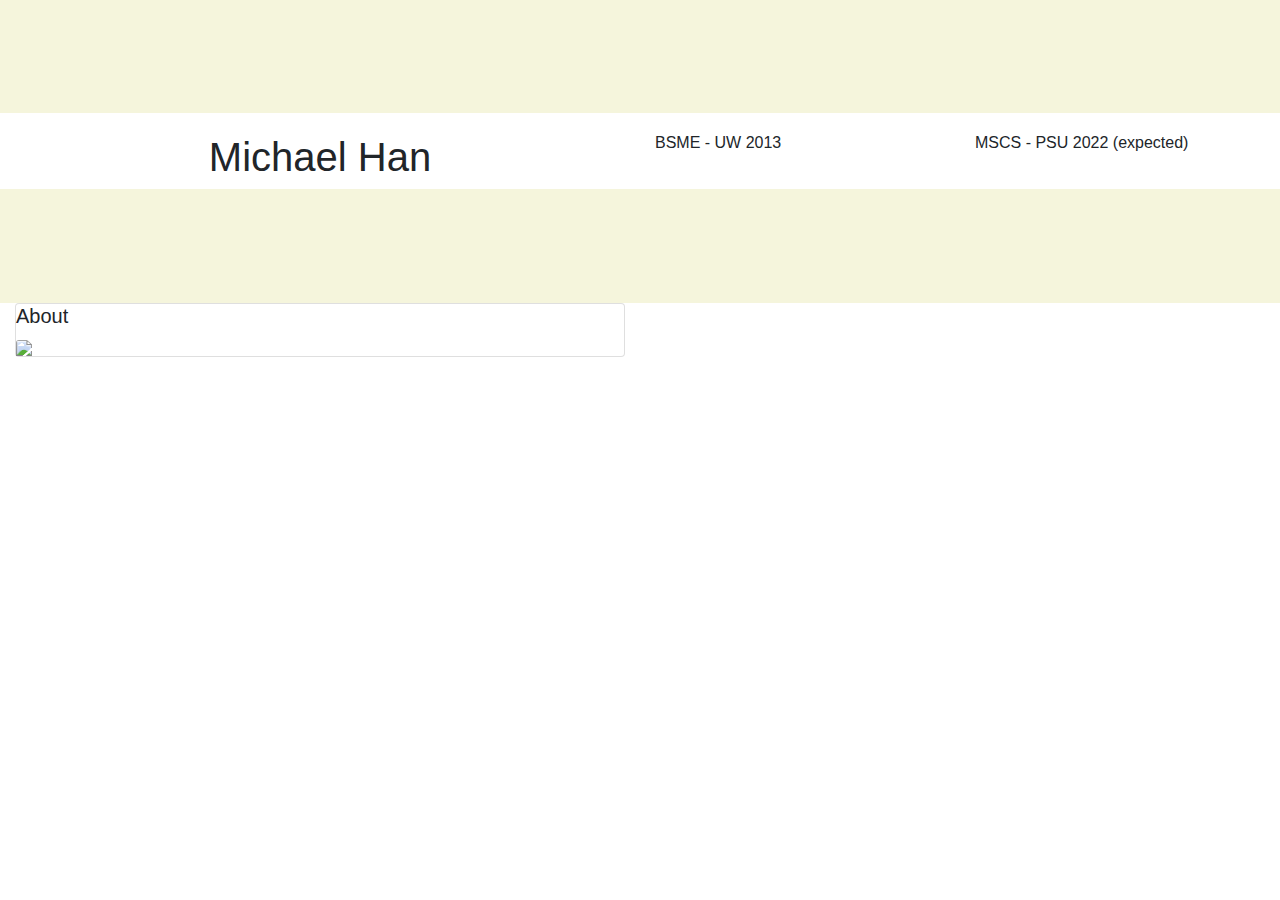
==== index.html @ 62ef7a16 "started work on index page" ====
<!DOCTYPE html> 
<html lang="en">
    <head>
        <meta charset="UTF-8" />
        <meta name="viewport" content="width=device-width, initial-scale=1.0" />
        <title>Michael Han - Mechatronics and Computer Science</title>
        <link
            rel="stylesheet"
            type="text/css"
            href="https://cdnjs.cloudflare.com/ajax/libs/twitter-bootstrap/4.4.1/css/bootstrap.min.css"
        />
        <link rel = "stylesheet" type="text/css" href="styles.css" />
    </head>
    <body>
        <div class="spanner">

        </div>
        <div class='container-fluid'>
            <div class='row'>
                <div class='col-md-6 col-xs-12 schoolBlock'>
                    <h1 class='pageTitle'>Michael Han</h1>
                </div>
                <div class='col-md-3 col-xs-6 schoolBlock'>
                    <p class = 'schoolName'> BSME - UW 2013</p>
                </div>
                <div class='col-md-3 col-xs-6 schoolBlock'>
                    <p class = 'schoolName'> MSCS - PSU 2022 (expected)</p>
                </div>
            </div>
            <div class='row'>
                <div class='col-md-12 spanner'></div>
            </div>
            <div class='row'>
                <div class='col-md-6 col-xs-12 '>
                    <div class='card'>
                        <h5 class='card-title'>About</h5>
                        <img class='card-img-top' src="https://placekitten.com/g/400/400" />
                        
                    </div>

                </div>
            </div>
        </div>
    </body>
</html>
---- styles.css ----
.pageTitle {
    font-family:Verdana, Geneva, Tahoma, sans-serif;
    text-align: center;
    padding-top: 20px;
    display: block;
}

.spanner {
    height: 3cm;
    background-color: beige;
}

.schoolName {
    width: max-content;
    word-wrap: normal;
    display:block;
}

.schoolBlock {
    margin: auto;
}
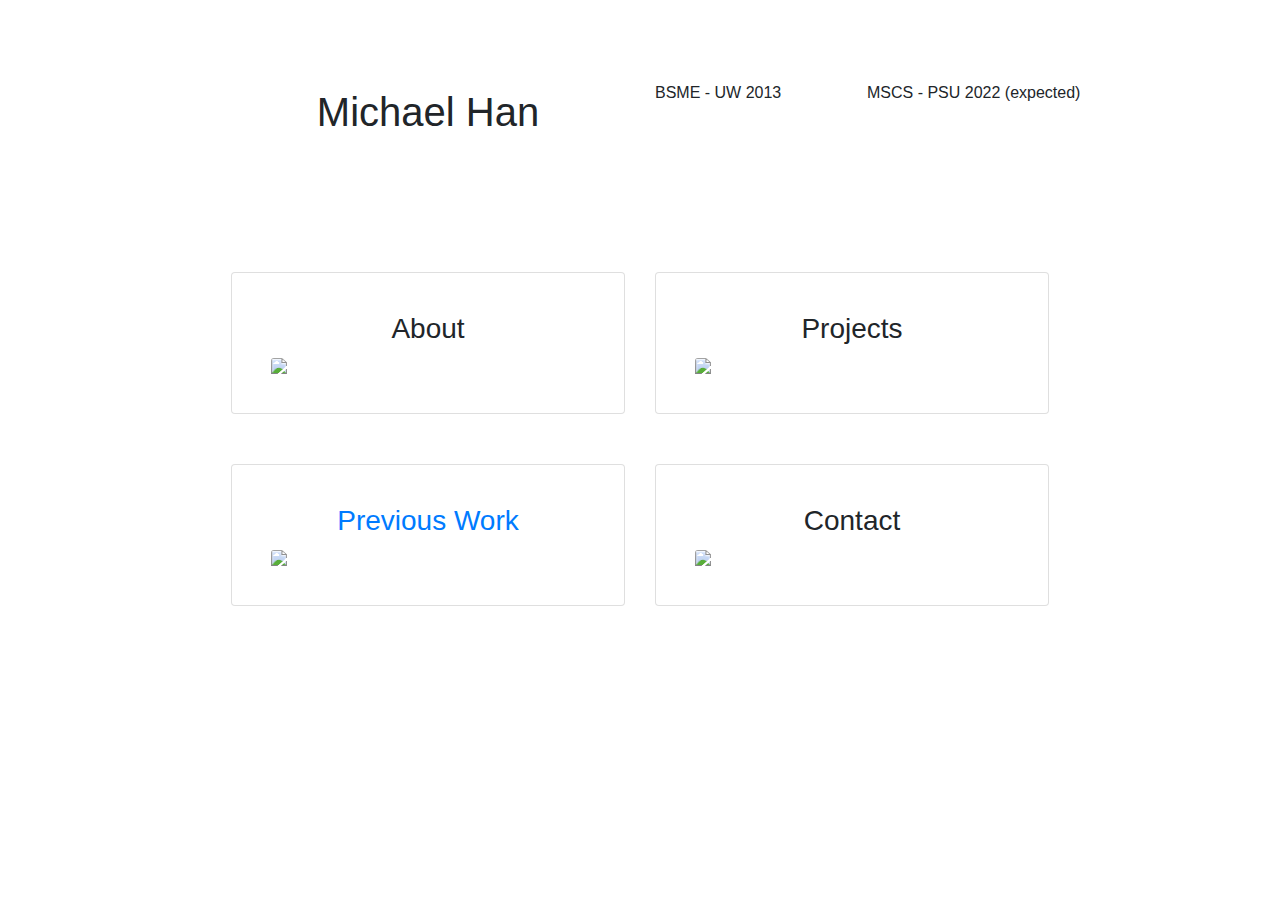
==== commit 26efcd5c: "created previous experiences page and script" ====
--- a/index.html
+++ b/index.html
@@ -15,7 +15,7 @@
         <div class="spanner">
 
         </div>
-        <div class='container-fluid'>
+        <div class='container'>
             <div class='row'>
                 <div class='col-md-6 col-xs-12 schoolBlock'>
                     <h1 class='pageTitle'>Michael Han</h1>
@@ -33,11 +33,29 @@
             <div class='row'>
                 <div class='col-md-6 col-xs-12 '>
                     <div class='card'>
-                        <h5 class='card-title'>About</h5>
+                        <h3 class='card-title'>About</h3>
                         <img class='card-img-top' src="https://placekitten.com/g/400/400" />
-                        
                     </div>
-
+                </div>
+                <div class='col-md-6 col-xs-12 '>
+                    <div class='card'>
+                        <h3 class='card-title'>Projects</h3>
+                        <img class='card-img-top' src="https://placekitten.com/g/400/400" />
+                    </div>
+                </div>
+            </div>
+            <div class='row'>
+                <div class='col-md-6 col-xs-12 '>
+                    <a href='previous.html'><div class='card'>
+                        <h3 class='card-title'>Previous Work</h3>
+                        <img class='card-img-top' src="https://placekitten.com/g/400/400" />
+                    </div></a>
+                </div>
+                <div class='col-md-6 col-xs-12 '>
+                    <div class='card'>
+                        <h3 class='card-title'>Contact</h3>
+                        <img class='card-img-top' src="https://placekitten.com/g/400/400" />
+                    </div>
                 </div>
             </div>
         </div>
--- a/styles.css
+++ b/styles.css
@@ -6,8 +6,7 @@
 }
 
 .spanner {
-    height: 3cm;
-    background-color: beige;
+    height: 1cm;
 }
 
 .schoolName {
@@ -18,4 +17,47 @@
 
 .schoolBlock {
     margin: auto;
-}+}
+
+.row {
+    width: 80%;
+    margin: auto;
+    padding: 20px;
+}
+
+.card {
+    padding: 10%;
+}
+.card:hover {
+    background-color: cadetblue;
+}
+
+.card-title {
+    text-align: center;
+}
+
+.col-xs-12 {
+    margin-top: 10px;
+}
+
+.line {
+    background-color: black;
+    grid-row: span 1/-1;
+    grid-column: 1;
+    width: 10%;
+    height: 100%;
+}
+
+
+.timeTitle {
+    grid-column: 2;
+    font-size: xx-large;
+}
+
+.timeBody {
+    grid-column: 3;
+}
+
+.timePhoto {
+    grid-column: 4;
+} 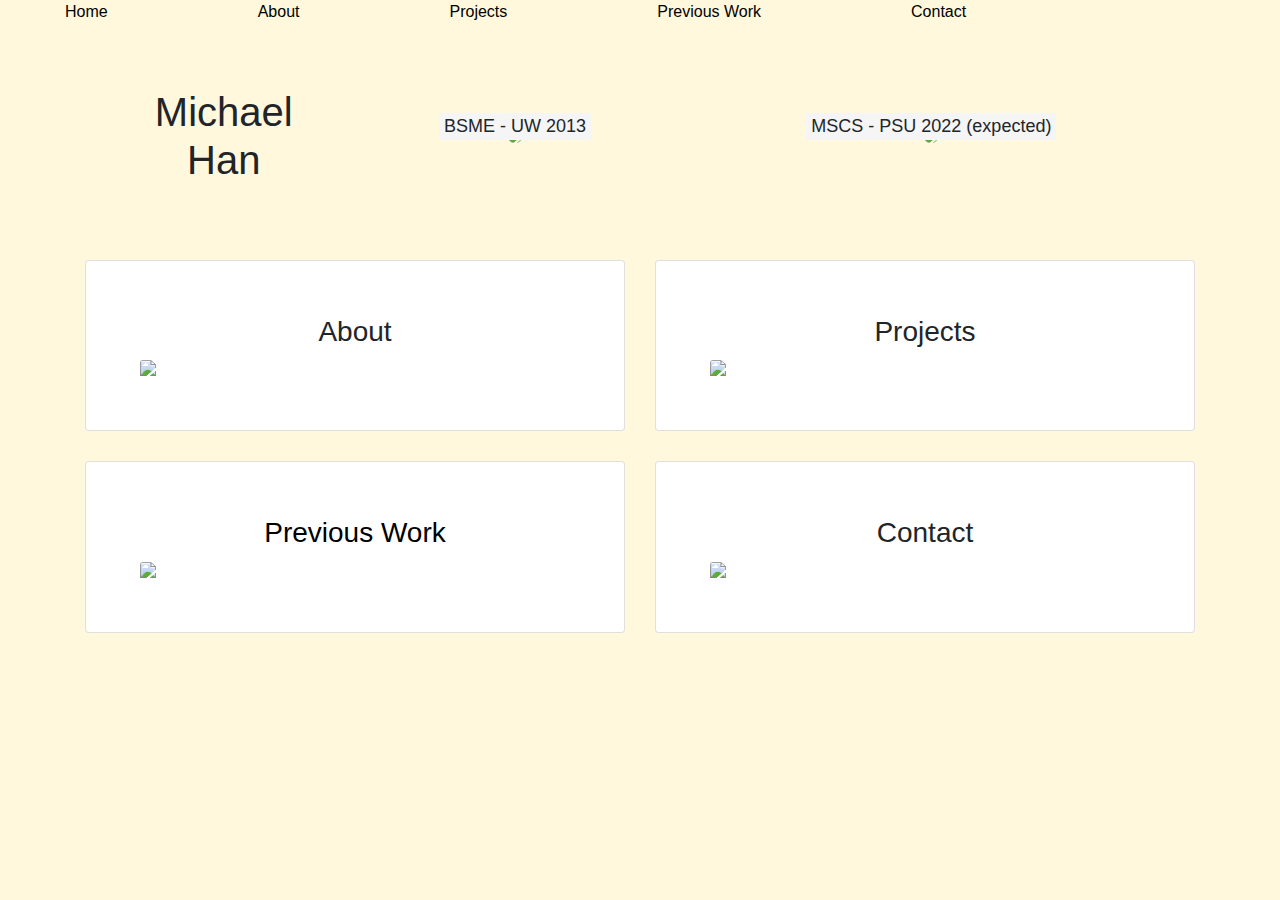
==== commit a3385508: "added navbar" ====
--- a/index.html
+++ b/index.html
@@ -10,51 +10,57 @@
             href="https://cdnjs.cloudflare.com/ajax/libs/twitter-bootstrap/4.4.1/css/bootstrap.min.css"
         />
         <link rel = "stylesheet" type="text/css" href="styles.css" />
+        <script src="https://ajax.googleapis.com/ajax/libs/jquery/3.5.1/jquery.min.js"></script>
+        <script src="navbar.js"></script>
     </head>
     <body>
+        <div id='nav'>
+            <!-- javascript will insert nav items here -->
+        </div>
         <div class="spanner">
-
         </div>
         <div class='container'>
-            <div class='row'>
-                <div class='col-md-6 col-xs-12 schoolBlock'>
+            <div class='row titleBar'>
+                <div class='col-lg-2 col-xs-12 schoolBlock'>
                     <h1 class='pageTitle'>Michael Han</h1>
                 </div>
-                <div class='col-md-3 col-xs-6 schoolBlock'>
+                <div class='col-lg-5 col-xs-6 schoolBlock'>
                     <p class = 'schoolName'> BSME - UW 2013</p>
+                    <img src='media/uw_quad.jpg'class='collegeImg' />
                 </div>
-                <div class='col-md-3 col-xs-6 schoolBlock'>
+                <div class='col-lg-5 col-xs-6 schoolBlock'>
                     <p class = 'schoolName'> MSCS - PSU 2022 (expected)</p>
+                    <img src='media/portland.jpg' class='collegeImg' />
                 </div>
             </div>
             <div class='row'>
                 <div class='col-md-12 spanner'></div>
             </div>
-            <div class='row'>
+            <div class='row navCard'>
                 <div class='col-md-6 col-xs-12 '>
                     <div class='card'>
                         <h3 class='card-title'>About</h3>
-                        <img class='card-img-top' src="https://placekitten.com/g/400/400" />
+                        <img class='card-img-top' src="media/mckenzie_river.jpg" />
                     </div>
                 </div>
                 <div class='col-md-6 col-xs-12 '>
                     <div class='card'>
                         <h3 class='card-title'>Projects</h3>
-                        <img class='card-img-top' src="https://placekitten.com/g/400/400" />
+                        <img class='card-img-top' src="media/singapore.jpg" />
                     </div>
                 </div>
             </div>
-            <div class='row'>
+            <div class='row navCard'>
                 <div class='col-md-6 col-xs-12 '>
                     <a href='previous.html'><div class='card'>
                         <h3 class='card-title'>Previous Work</h3>
-                        <img class='card-img-top' src="https://placekitten.com/g/400/400" />
+                        <img class='card-img-top' src="media/tokyo.jpg" />
                     </div></a>
                 </div>
                 <div class='col-md-6 col-xs-12 '>
                     <div class='card'>
                         <h3 class='card-title'>Contact</h3>
-                        <img class='card-img-top' src="https://placekitten.com/g/400/400" />
+                        <img class='card-img-top' src="media/table_mountain.jpeg" />
                     </div>
                 </div>
             </div>
--- a/styles.css
+++ b/styles.css
@@ -1,7 +1,24 @@
+a {
+    color: black;
+    font-style: normal;
+}
+
+a:hover {
+    color:darkgray;
+    font-style: normal;
+}
+
+body {
+    background-color: cornsilk;
+}
+
+.collegeImg {
+    border-radius: 10px;
+}
+
 .pageTitle {
     font-family:Verdana, Geneva, Tahoma, sans-serif;
     text-align: center;
-    padding-top: 20px;
     display: block;
 }
 
@@ -12,21 +29,40 @@
 .schoolName {
     width: max-content;
     word-wrap: normal;
-    display:block;
+    display: block;
+    position: absolute;
+    font-size: large;
+    padding-left: 5px;
+    padding-right: 5px;
+    background-color: whitesmoke;
 }
 
 .schoolBlock {
     margin: auto;
+    display:flex;
+    justify-content: center;
+    align-items: center;
+    width: 100%;
+    height: 100%;
 }
 
-.row {
-    width: 80%;
-    margin: auto;
-    padding: 20px;
+.titleBar {
+    width: 90%;
+    margin:auto;
+}
+
+.nav {
+    width: 100%;
+    height: 50px;
+    display: flex;
+    justify-content: center;
+    align-items: center;
+    align-self: center;
 }
 
 .card {
     padding: 10%;
+    margin-top: 20px;
 }
 .card:hover {
     background-color: cadetblue;
@@ -42,10 +78,9 @@
 
 .line {
     background-color: black;
-    grid-row: span 1/-1;
-    grid-column: 1;
     width: 10%;
     height: 100%;
+    margin: auto;
 }
 
 
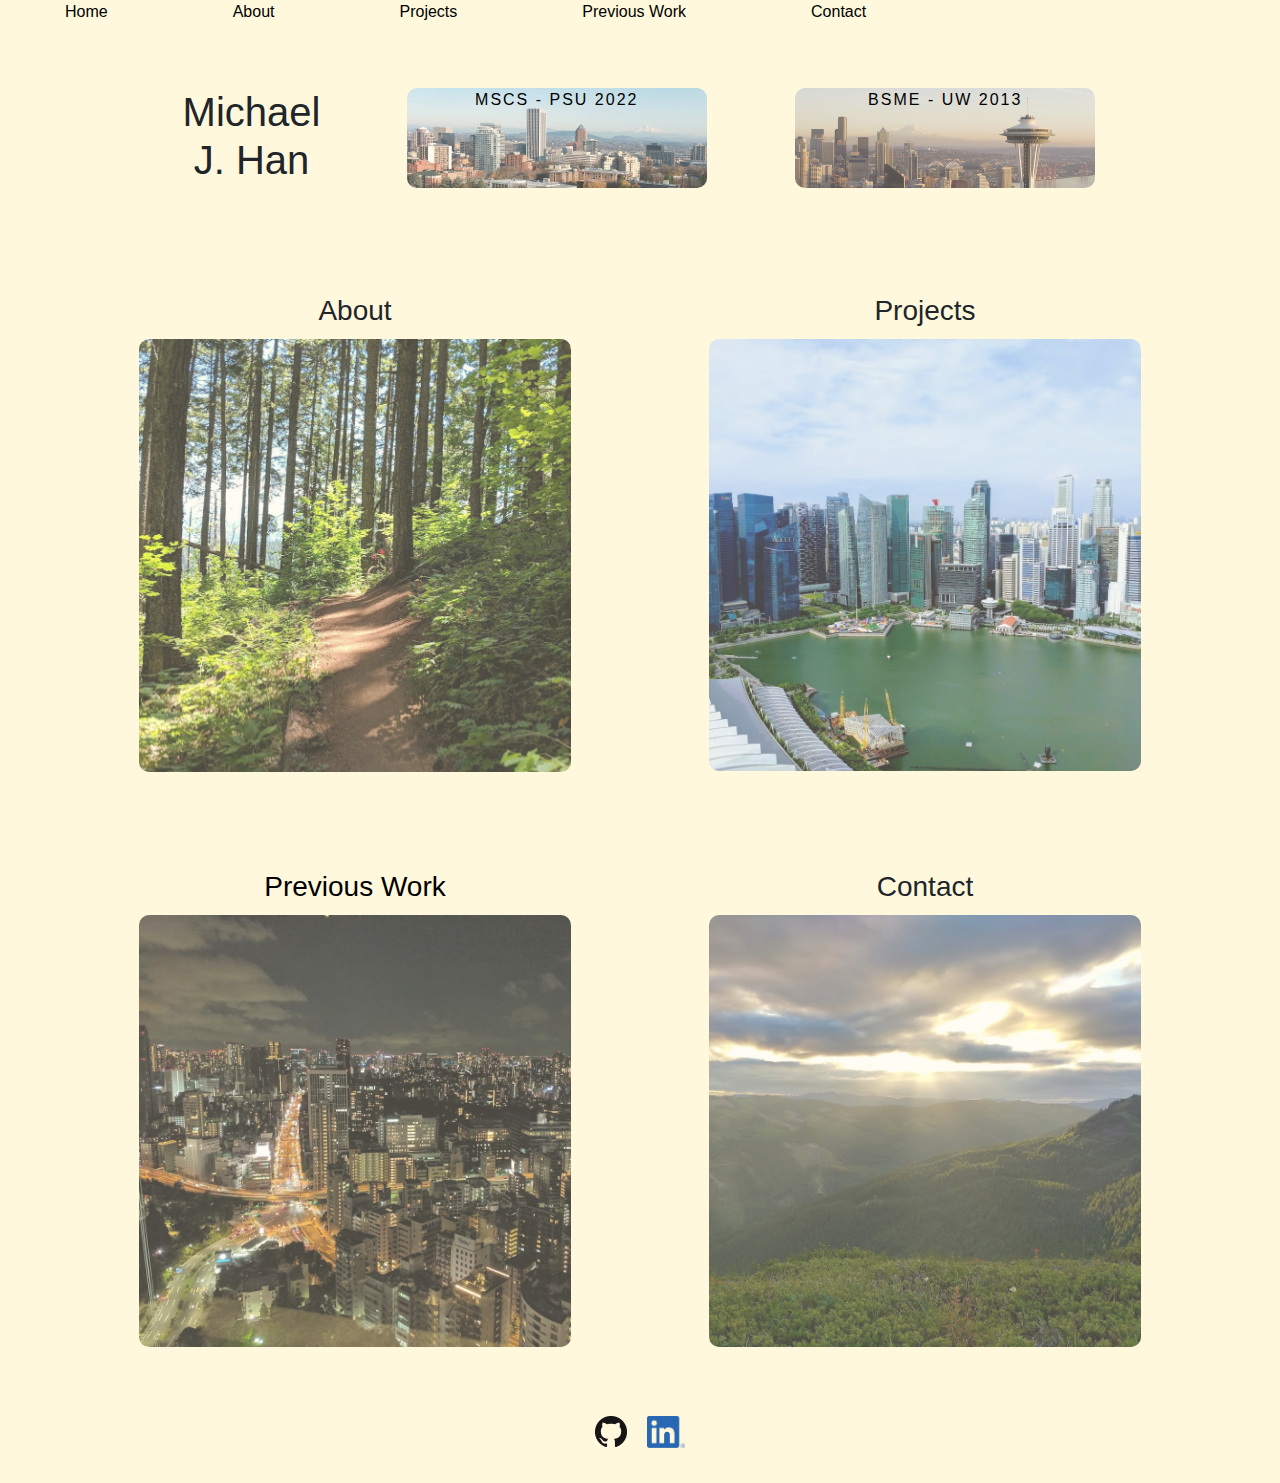
==== commit 67ee44b3: "added in media files put icons at the bottom of the page" ====
--- a/index.html
+++ b/index.html
@@ -22,15 +22,15 @@
         <div class='container'>
             <div class='row titleBar'>
                 <div class='col-lg-2 col-xs-12 schoolBlock'>
-                    <h1 class='pageTitle'>Michael Han</h1>
+                    <h1 class='pageTitle'>Michael <br/>J. Han</h1>
                 </div>
-                <div class='col-lg-5 col-xs-6 schoolBlock'>
+                <div class='col-lg-4 col-xs-6 schoolBlock'>
+                    <p class = 'schoolName'> MSCS - PSU 2022</p>
+                    <img src='media/portland.jpg' class='collegeImg' />
+                </div>
+                <div class='col-lg-4 col-xs-6 schoolBlock'>
                     <p class = 'schoolName'> BSME - UW 2013</p>
-                    <img src='media/uw_quad.jpg'class='collegeImg' />
-                </div>
-                <div class='col-lg-5 col-xs-6 schoolBlock'>
-                    <p class = 'schoolName'> MSCS - PSU 2022 (expected)</p>
-                    <img src='media/portland.jpg' class='collegeImg' />
+                    <img src='media/seattle.jpg'class='collegeImg' />
                 </div>
             </div>
             <div class='row'>
@@ -65,5 +65,13 @@
                 </div>
             </div>
         </div>
+        <div class="icons">
+            <div class='icon'><a href='https://github.com/hanfinity'>
+                <img src='media/GitHub-Mark-32px.png' height="32px" width="auto"/>
+            </a></div>
+            <div class='icon'><a href='https://github.com/hanfinity'>
+                <img src='media/LI-In-Bug.png' height="32px" width="auto"/>
+            </a></div>
+        </div>
     </body>
 </html>--- a/styles.css
+++ b/styles.css
@@ -4,7 +4,7 @@
 }
 
 a:hover {
-    color:darkgray;
+    color:black;
     font-style: normal;
 }
 
@@ -14,6 +14,12 @@
 
 .collegeImg {
     border-radius: 10px;
+    opacity: 70%;
+    z-index: -1;
+}
+
+.collegeImg:hover {
+    opacity: 100%;
 }
 
 .pageTitle {
@@ -31,19 +37,19 @@
     word-wrap: normal;
     display: block;
     position: absolute;
-    font-size: large;
-    padding-left: 5px;
-    padding-right: 5px;
-    background-color: whitesmoke;
+    font-size: medium;
+    letter-spacing: 2px;
+    color: black;
 }
 
 .schoolBlock {
     margin: auto;
     display:flex;
     justify-content: center;
-    align-items: center;
+    align-items:flex-start;
     width: 100%;
     height: 100%;
+    margin-top: 10px;
 }
 
 .titleBar {
@@ -62,10 +68,19 @@
 
 .card {
     padding: 10%;
-    margin-top: 20px;
+    margin-bottom: -20px;
+    border-radius: 10px;
+    background-color: cornsilk;
+    border:none;
 }
-.card:hover {
-    background-color: cadetblue;
+
+.card-img-top {
+    border-radius: 10px;
+    opacity: 70%;
+}
+
+.card-img-top:hover {
+    opacity: 100%;
 }
 
 .card-title {
@@ -95,4 +110,16 @@
 
 .timePhoto {
     grid-column: 4;
-} +} 
+
+.icons {
+    width: 100%;
+    display: flex;
+    align-content: center;
+    justify-content: center;
+    padding: 25px;
+}
+
+.icon {
+    padding: 10px;
+}
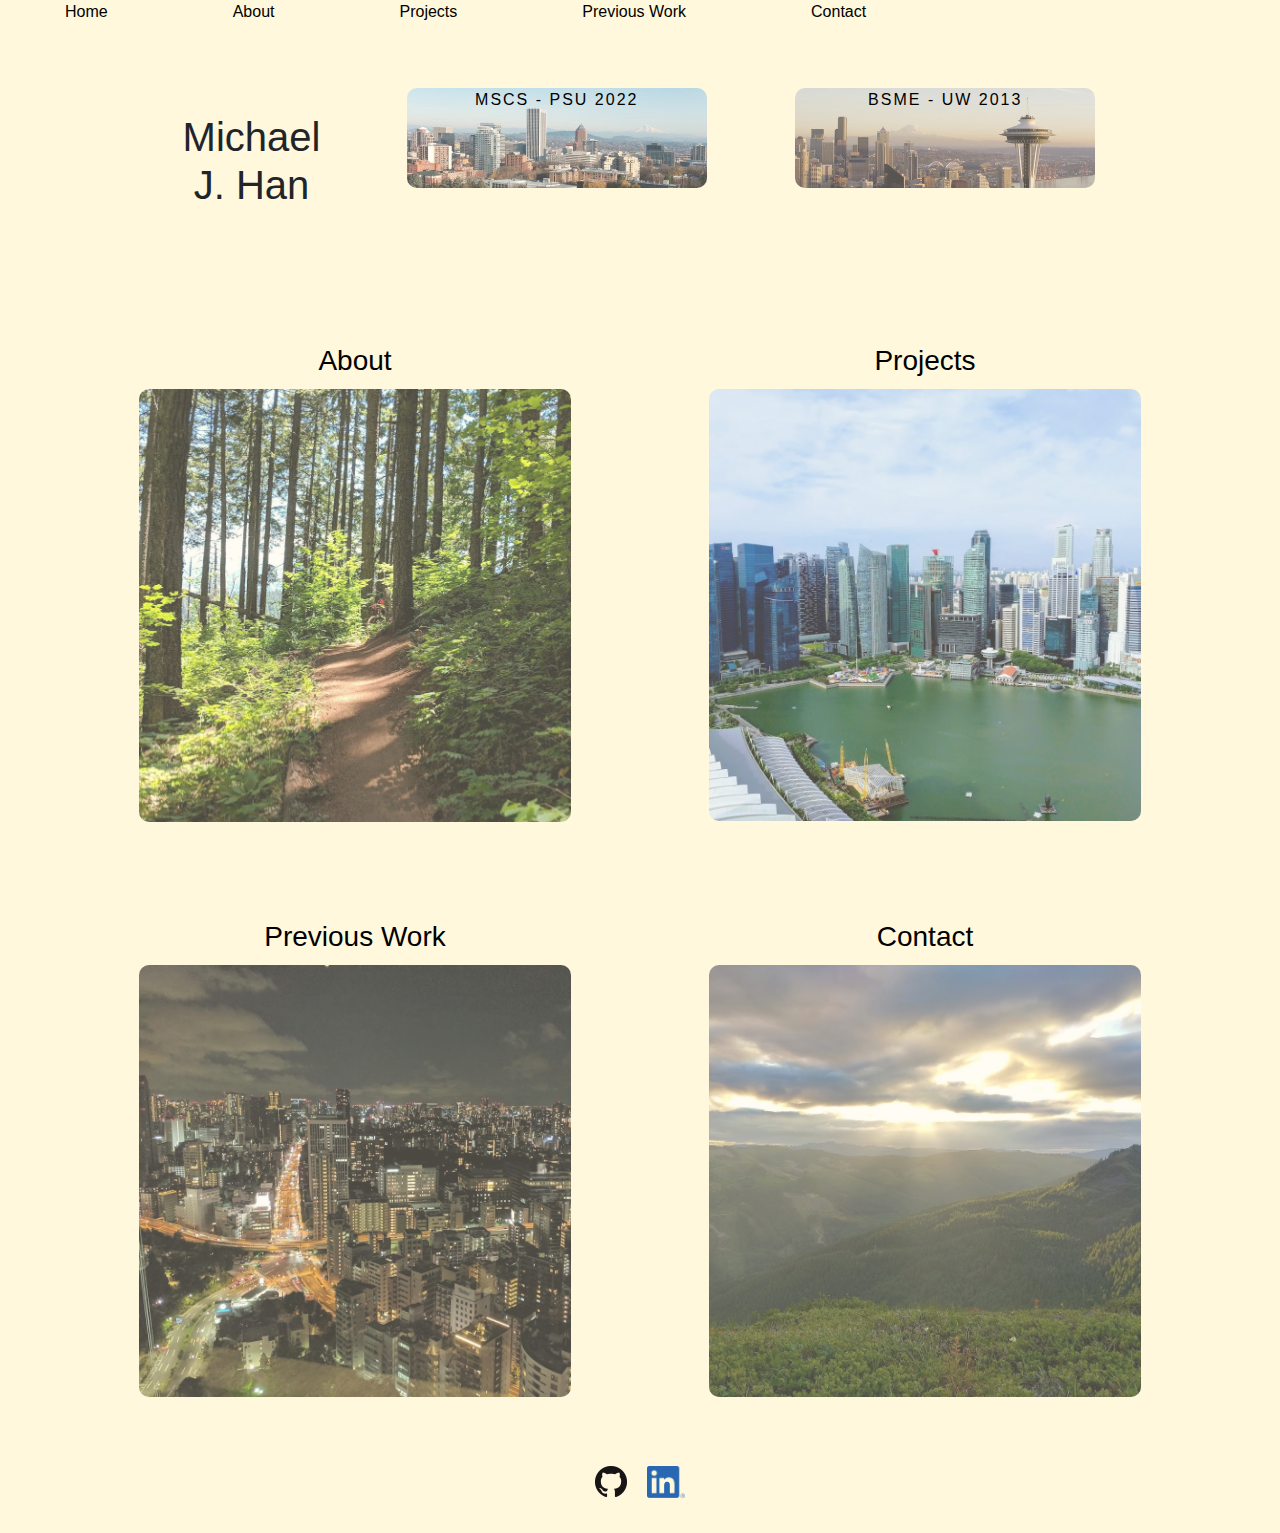
==== commit ed1deee3: "Filled out project information" ====
--- a/index.html
+++ b/index.html
@@ -19,16 +19,16 @@
         </div>
         <div class="spanner">
         </div>
-        <div class='container'>
+        <div class='container bootstrap-grid'>
             <div class='row titleBar'>
                 <div class='col-lg-2 col-xs-12 schoolBlock'>
                     <h1 class='pageTitle'>Michael <br/>J. Han</h1>
                 </div>
-                <div class='col-lg-4 col-xs-6 schoolBlock'>
+                <div class='col-lg-4 col-xs-6 schoolBlock' title='I am currently studying for my Masters in Computer Science at Portland State University. I expect to graduate in 2022'>
                     <p class = 'schoolName'> MSCS - PSU 2022</p>
                     <img src='media/portland.jpg' class='collegeImg' />
                 </div>
-                <div class='col-lg-4 col-xs-6 schoolBlock'>
+                <div class='col-lg-4 col-xs-6 schoolBlock' title='I did my undergrad at the University of Washington, I studied Mechanical Engineering with a concentration in Mechatronics'>
                     <p class = 'schoolName'> BSME - UW 2013</p>
                     <img src='media/seattle.jpg'class='collegeImg' />
                 </div>
@@ -38,30 +38,30 @@
             </div>
             <div class='row navCard'>
                 <div class='col-md-6 col-xs-12 '>
-                    <div class='card'>
+                    <a href='about.html'><div class='card cardIndex'>
                         <h3 class='card-title'>About</h3>
-                        <img class='card-img-top' src="media/mckenzie_river.jpg" />
-                    </div>
+                        <img class='card-img-top cardImgIndex' src="media/mckenzie_river.jpg" />
+                    </div></a>
                 </div>
                 <div class='col-md-6 col-xs-12 '>
-                    <div class='card'>
+                    <a href='projects.html'><div class='card cardIndex'>
                         <h3 class='card-title'>Projects</h3>
-                        <img class='card-img-top' src="media/singapore.jpg" />
-                    </div>
+                        <img class='card-img-top cardImgIndex' src="media/singapore.jpg" />
+                    </div></a>
                 </div>
             </div>
             <div class='row navCard'>
                 <div class='col-md-6 col-xs-12 '>
-                    <a href='previous.html'><div class='card'>
+                    <a href='previous.html'><div class='card cardIndex'>
                         <h3 class='card-title'>Previous Work</h3>
-                        <img class='card-img-top' src="media/tokyo.jpg" />
+                        <img class='card-img-top cardImgIndex' src="media/tokyo.jpg" />
                     </div></a>
                 </div>
                 <div class='col-md-6 col-xs-12 '>
-                    <div class='card'>
+                    <a href='contact.html'><div class='card cardIndex'>
                         <h3 class='card-title'>Contact</h3>
-                        <img class='card-img-top' src="media/table_mountain.jpeg" />
-                    </div>
+                        <img class='card-img-top cardImgIndex' src="media/table_mountain.jpeg" />
+                    </div></a>
                 </div>
             </div>
         </div>
@@ -69,7 +69,7 @@
             <div class='icon'><a href='https://github.com/hanfinity'>
                 <img src='media/GitHub-Mark-32px.png' height="32px" width="auto"/>
             </a></div>
-            <div class='icon'><a href='https://github.com/hanfinity'>
+            <div class='icon'><a href='https://www.linkedin.com/in/michaeljosephhan/'>
                 <img src='media/LI-In-Bug.png' height="32px" width="auto"/>
             </a></div>
         </div>
--- a/styles.css
+++ b/styles.css
@@ -6,6 +6,12 @@
 a:hover {
     color:black;
     font-style: normal;
+}
+
+.aboutImage {
+    display: block;
+    margin:auto;
+    border-radius:10px;
 }
 
 body {
@@ -26,6 +32,7 @@
     font-family:Verdana, Geneva, Tahoma, sans-serif;
     text-align: center;
     display: block;
+    padding: 25px;
 }
 
 .spanner {
@@ -66,7 +73,7 @@
     align-self: center;
 }
 
-.card {
+.cardIndex {
     padding: 10%;
     margin-bottom: -20px;
     border-radius: 10px;
@@ -74,7 +81,7 @@
     border:none;
 }
 
-.card-img-top {
+.cardImgIndex {
     border-radius: 10px;
     opacity: 70%;
 }
@@ -123,3 +130,45 @@
 .icon {
     padding: 10px;
 }
+
+.underConstruction {
+    display: flex;
+    justify-content: center;
+    flex-direction: column;
+    flex-wrap: wrap;
+    align-content: center;
+}
+
+.projectGrid {
+    display: grid;
+    grid-template-rows: repeat(400px);
+    gap: 10px;
+}
+
+.projectCard {
+    margin: 25px;
+    padding: 25px;
+}
+
+.card-text {
+    margin-top: 25px;
+    margin-bottom: 25px;
+}
+
+@media (max-width: 550px) {
+    .projectGrid {
+        grid-template-columns: 1fr;
+    }
+}
+
+@media (min-width: 551px) and (max-width: 1024px) {
+    .projectGrid {
+        grid-template-columns: 1fr 1fr;
+    }
+}
+
+@media (min-width: 1025px) {
+    .projectGrid {
+        grid-template-columns: 1fr 1fr 1fr;
+    }
+}